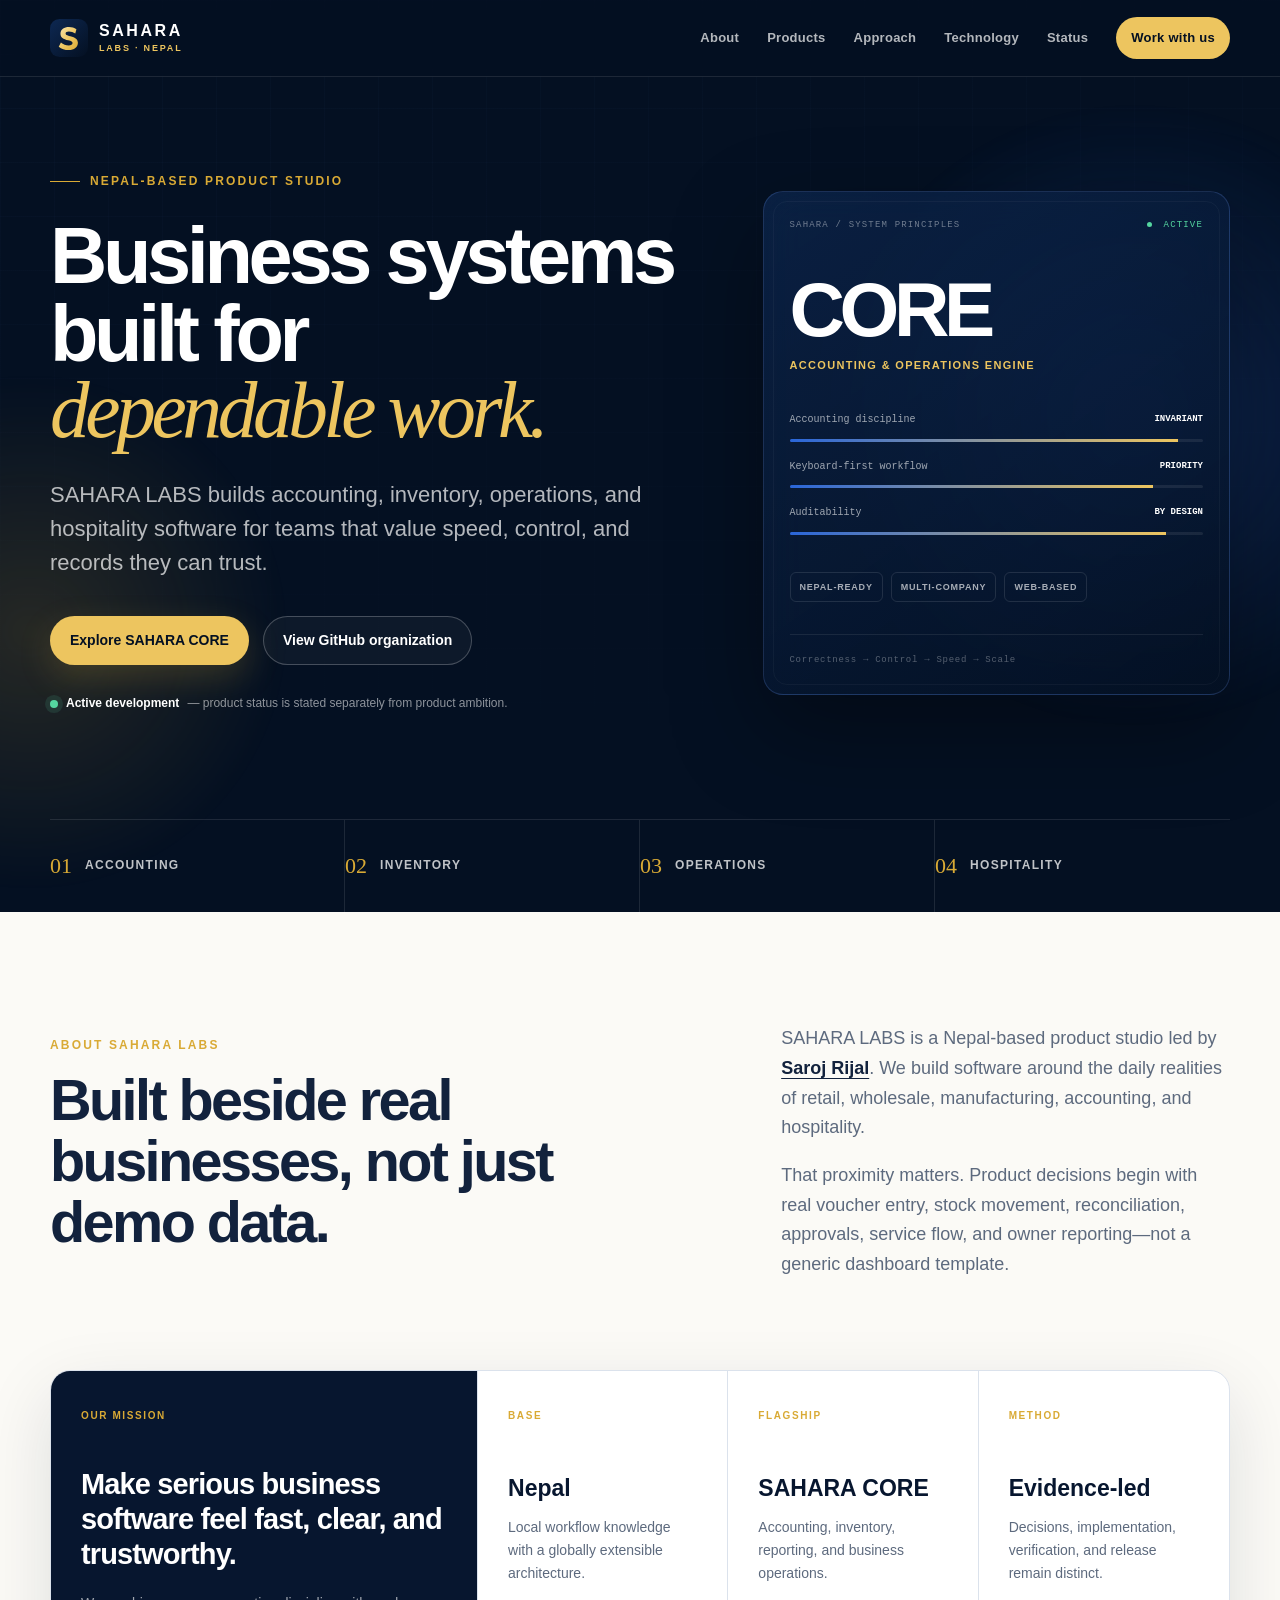
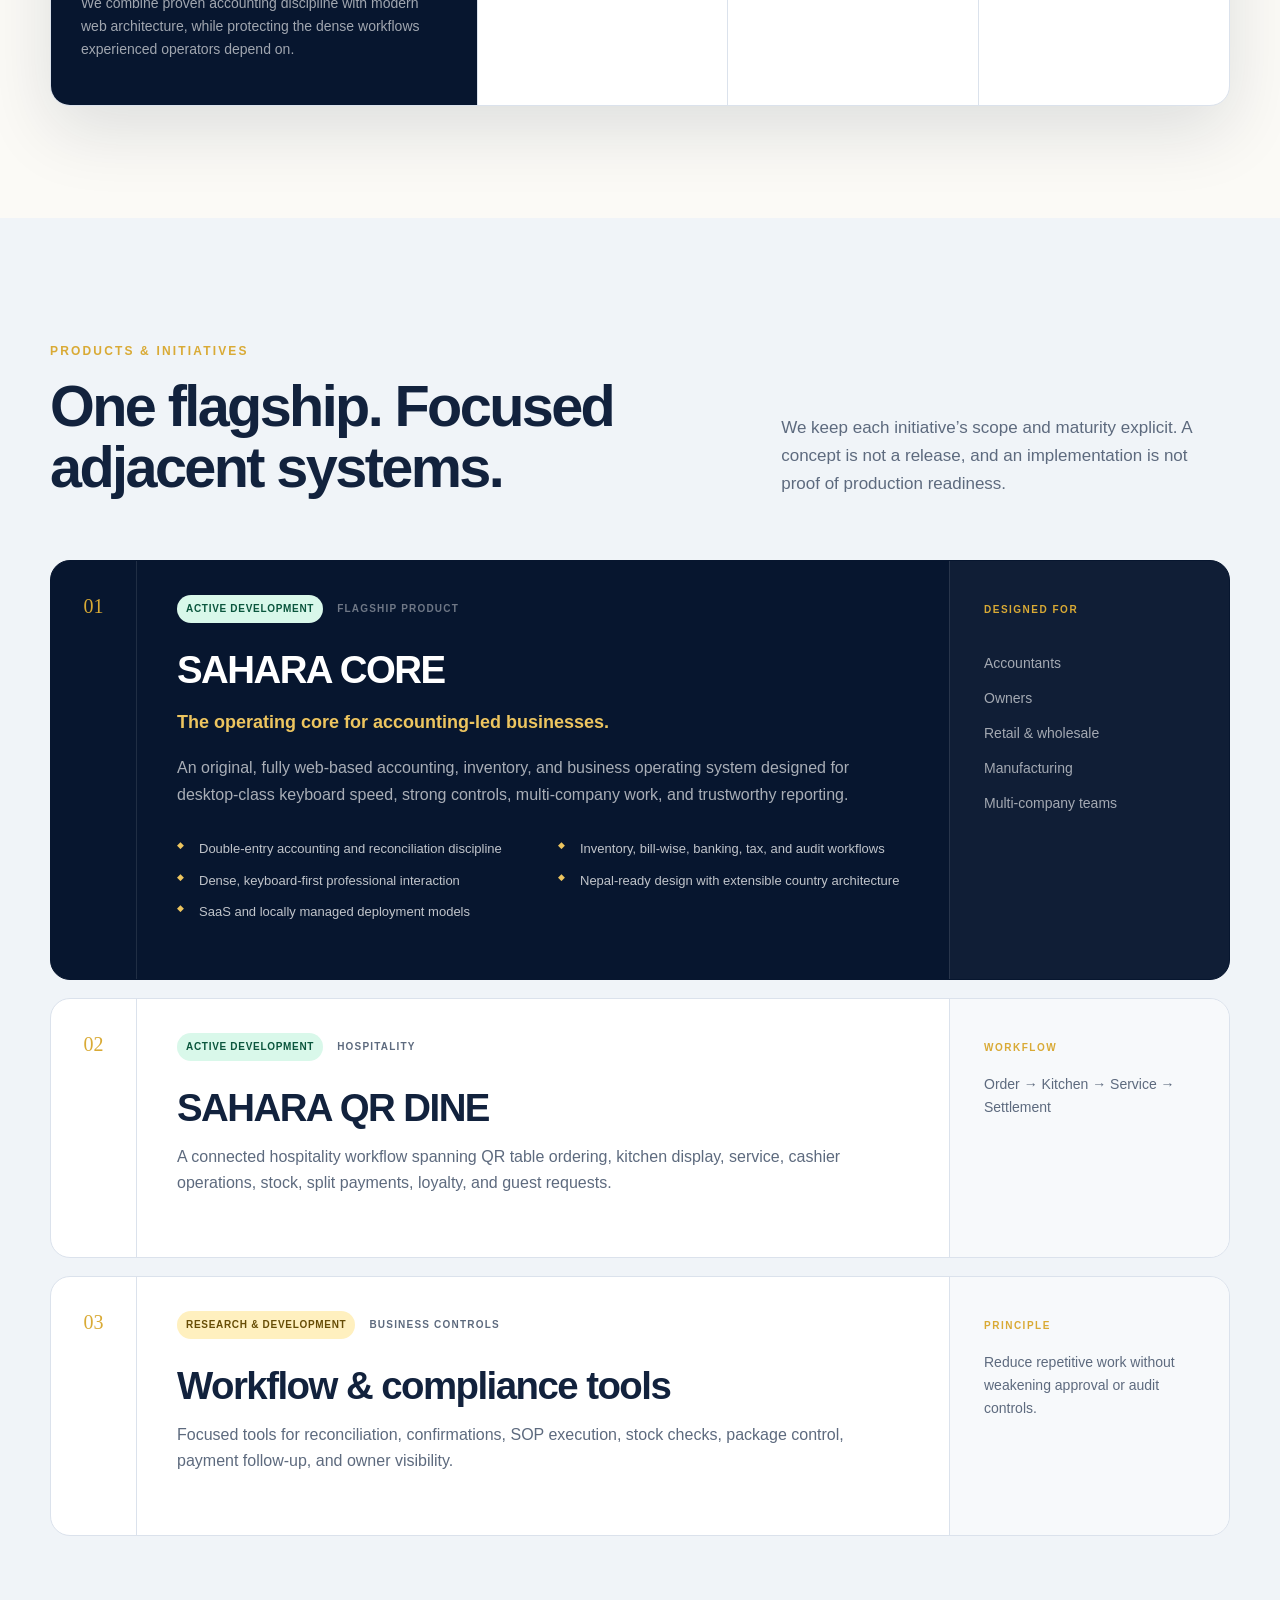
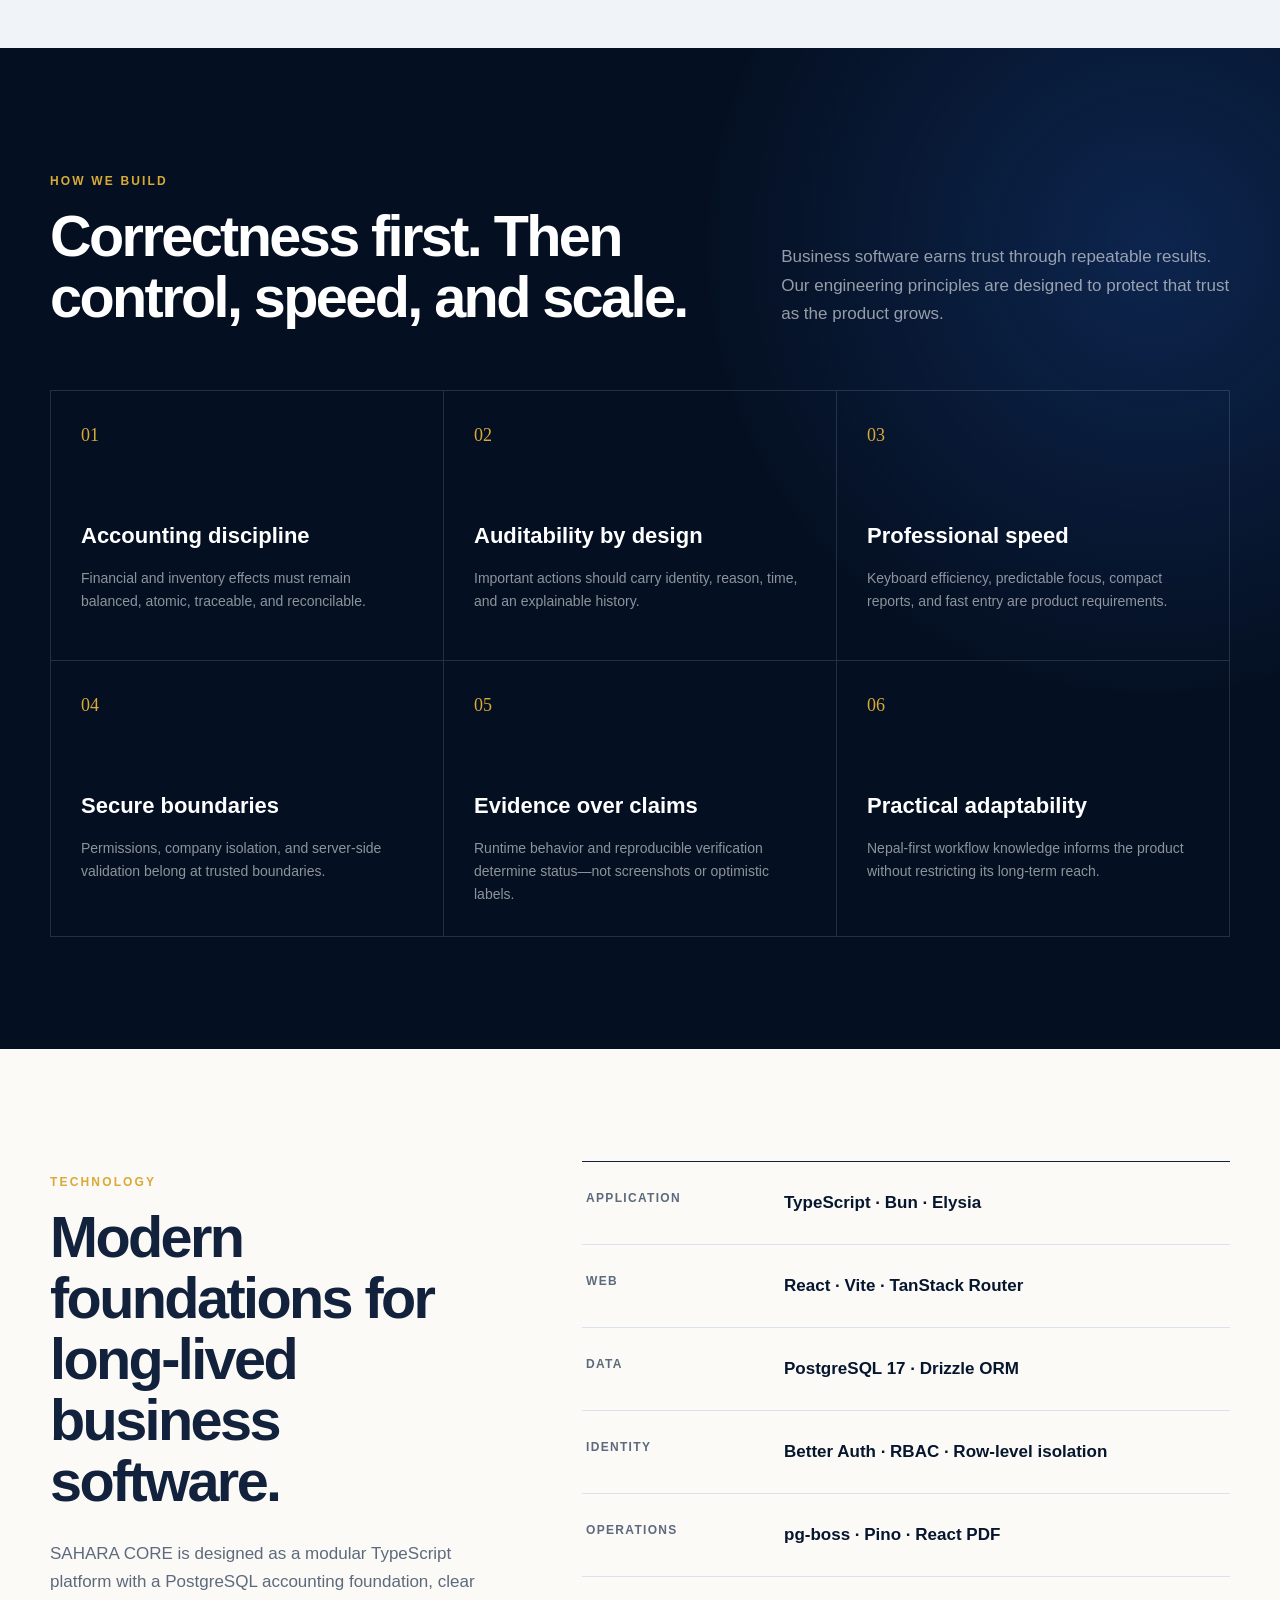
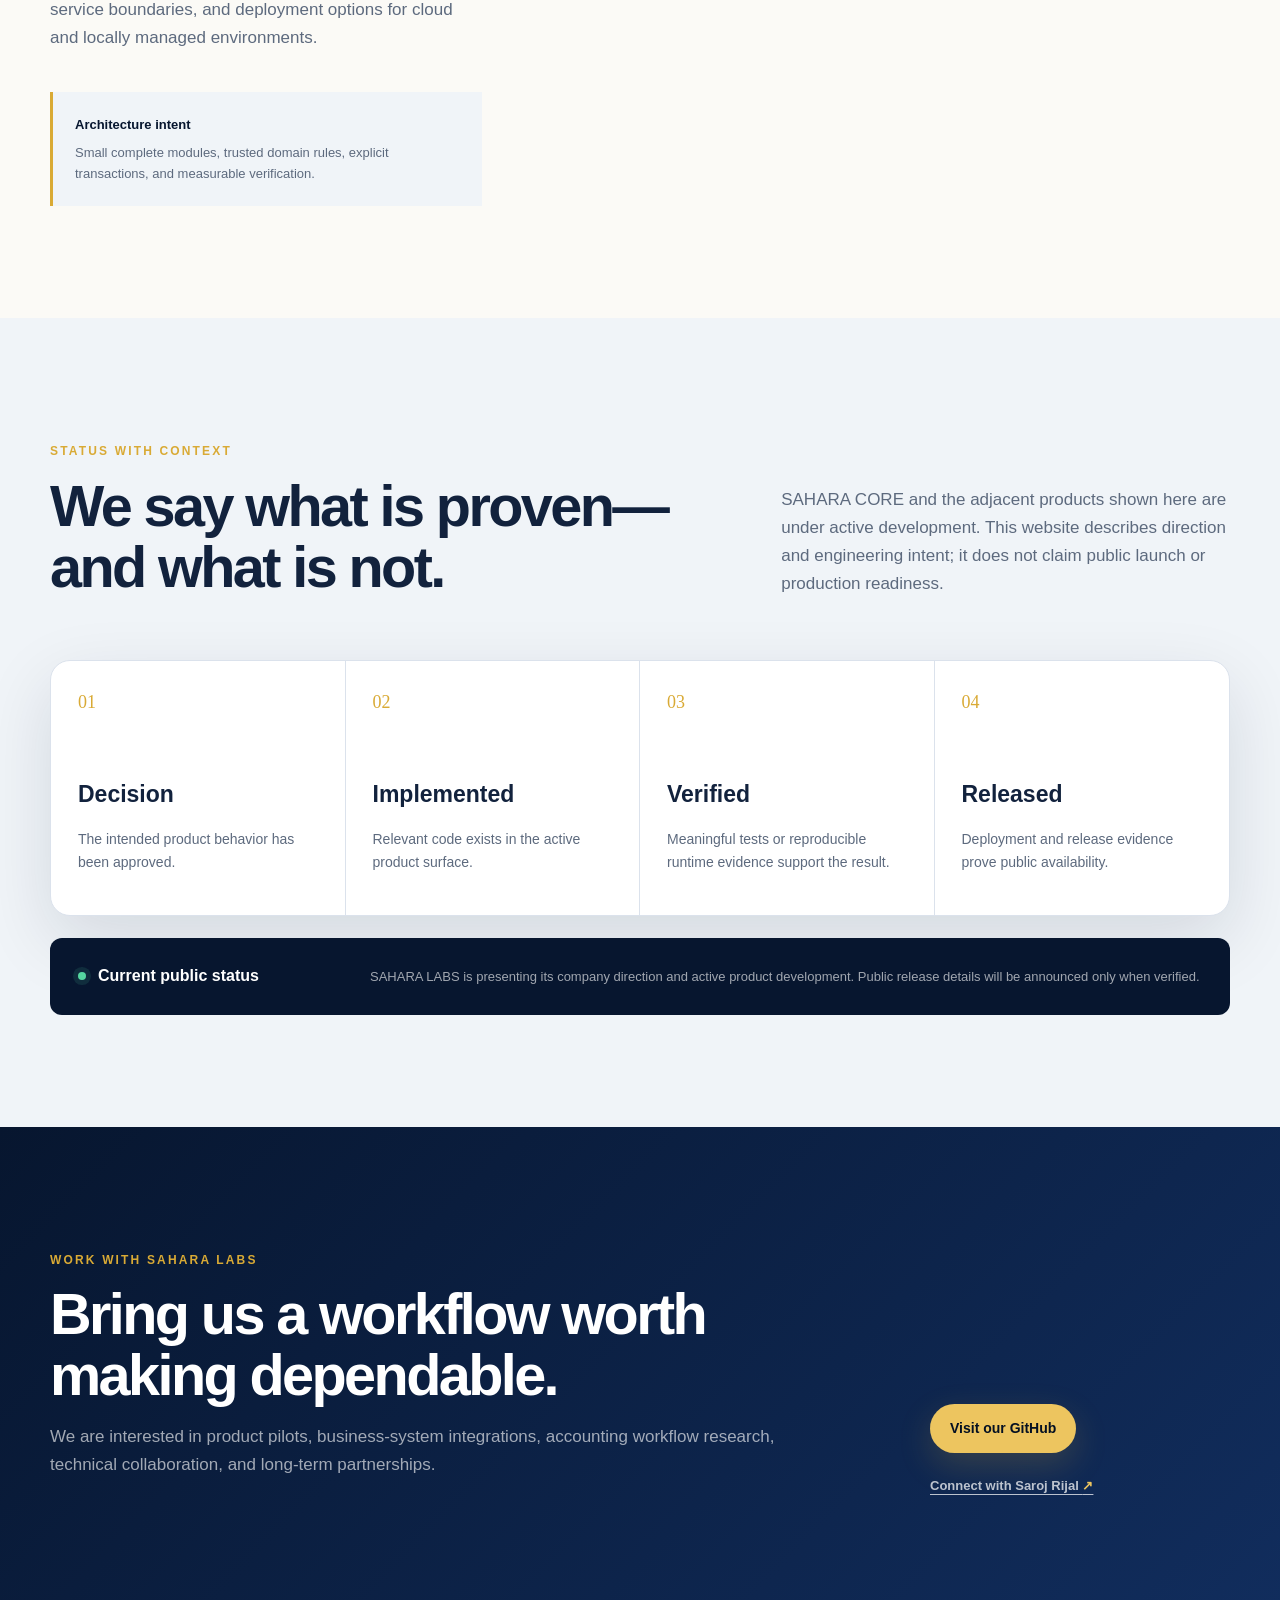
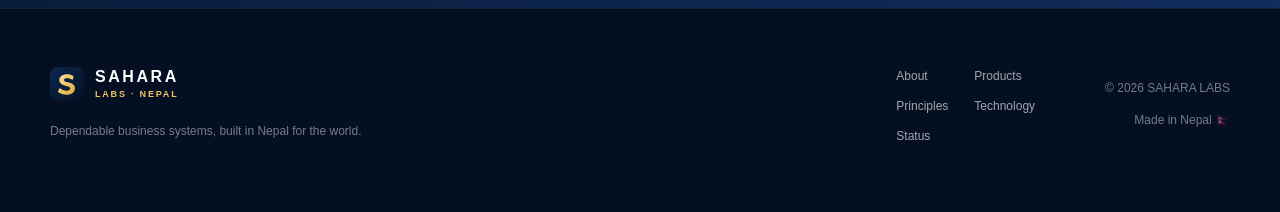
==== index.html @ 10a1f2c9 "feat: launch SAHARA LABS organization website" ====
<!doctype html>
<html lang="en">
  <head>
    <meta charset="utf-8" />
    <meta name="viewport" content="width=device-width, initial-scale=1" />
    <meta name="theme-color" content="#07162f" />
    <meta name="color-scheme" content="dark" />

    <title>SAHARA LABS — Dependable Business Systems Built in Nepal</title>
    <meta
      name="description"
      content="SAHARA LABS is a Nepal-based product studio building SAHARA CORE and focused business systems for accounting, inventory, operations, and hospitality."
    />
    <meta name="author" content="SAHARA LABS" />
    <meta name="robots" content="index, follow, max-image-preview:large" />
    <link rel="canonical" href="https://sahara-labs-nepal.github.io/" />

    <meta property="og:type" content="website" />
    <meta property="og:site_name" content="SAHARA LABS" />
    <meta property="og:title" content="SAHARA LABS — Dependable Business Systems" />
    <meta
      property="og:description"
      content="Accounting, inventory, operations, and hospitality software built in Nepal for dependable work everywhere."
    />
    <meta property="og:url" content="https://sahara-labs-nepal.github.io/" />
    <meta property="og:image" content="https://sahara-labs-nepal.github.io/assets/og-card.svg" />
    <meta property="og:image:width" content="1200" />
    <meta property="og:image:height" content="630" />
    <meta property="og:image:alt" content="SAHARA LABS — Dependable business systems built in Nepal" />

    <meta name="twitter:card" content="summary_large_image" />
    <meta name="twitter:title" content="SAHARA LABS — Dependable Business Systems" />
    <meta
      name="twitter:description"
      content="Accounting, inventory, operations, and hospitality software built in Nepal."
    />
    <meta name="twitter:image" content="https://sahara-labs-nepal.github.io/assets/og-card.svg" />

    <link rel="icon" type="image/svg+xml" href="assets/mark.svg" />
    <link rel="manifest" href="manifest.webmanifest" />
    <link rel="stylesheet" href="styles.css" />

    <script type="application/ld+json">
      {
        "@context": "https://schema.org",
        "@type": "Organization",
        "name": "SAHARA LABS",
        "url": "https://sahara-labs-nepal.github.io/",
        "logo": "https://sahara-labs-nepal.github.io/assets/mark.svg",
        "description": "A Nepal-based product studio building dependable accounting, inventory, operations, and hospitality systems.",
        "founder": {
          "@type": "Person",
          "name": "Saroj Rijal",
          "url": "https://github.com/Forgesaroj"
        },
        "address": {
          "@type": "PostalAddress",
          "addressCountry": "NP"
        },
        "sameAs": ["https://github.com/SAHARA-Labs-Nepal"]
      }
    </script>
  </head>
  <body>
    <a class="skip-link" href="#main">Skip to content</a>

    <header class="site-header" data-header>
      <div class="container header-inner">
        <a class="brand" href="#top" aria-label="SAHARA LABS home">
          <img src="assets/mark.svg" width="38" height="38" alt="" />
          <span class="brand-copy">
            <strong>SAHARA</strong>
            <small>LABS · NEPAL</small>
          </span>
        </a>

        <button class="menu-toggle" type="button" aria-expanded="false" aria-controls="primary-nav">
          <span class="sr-only">Open navigation</span>
          <span></span><span></span><span></span>
        </button>

        <nav id="primary-nav" class="primary-nav" aria-label="Primary navigation">
          <a href="#about">About</a>
          <a href="#products">Products</a>
          <a href="#approach">Approach</a>
          <a href="#technology">Technology</a>
          <a href="#status">Status</a>
          <a class="nav-cta" href="#contact">Work with us</a>
        </nav>
      </div>
    </header>

    <main id="main">
      <section id="top" class="hero section-dark">
        <div class="hero-grid"></div>
        <div class="hero-orb hero-orb-one"></div>
        <div class="hero-orb hero-orb-two"></div>

        <div class="container hero-layout">
          <div class="hero-copy">
            <div class="eyebrow"><span></span> Nepal-based product studio</div>
            <h1>Business systems built for <em>dependable work.</em></h1>
            <p class="hero-lede">
              SAHARA LABS builds accounting, inventory, operations, and hospitality software for teams that value speed, control, and records they can trust.
            </p>
            <div class="hero-actions">
              <a class="button button-primary" href="#core">Explore SAHARA CORE</a>
              <a class="button button-secondary" href="https://github.com/SAHARA-Labs-Nepal">View GitHub organization</a>
            </div>
            <div class="hero-note">
              <span class="status-dot"></span>
              <strong>Active development</strong>
              <span>— product status is stated separately from product ambition.</span>
            </div>
          </div>

          <div class="hero-panel" aria-label="SAHARA engineering principles">
            <div class="panel-topline">
              <span>SAHARA / SYSTEM PRINCIPLES</span>
              <span class="panel-live"><i></i> ACTIVE</span>
            </div>
            <div class="panel-title">
              <span>CORE</span>
              <small>Accounting &amp; operations engine</small>
            </div>
            <div class="signal-list">
              <div class="signal-row">
                <span>Accounting discipline</span>
                <b>INVARIANT</b>
              </div>
              <div class="signal-meter"><i style="--fill: 94%"></i></div>
              <div class="signal-row">
                <span>Keyboard-first workflow</span>
                <b>PRIORITY</b>
              </div>
              <div class="signal-meter"><i style="--fill: 88%"></i></div>
              <div class="signal-row">
                <span>Auditability</span>
                <b>BY DESIGN</b>
              </div>
              <div class="signal-meter"><i style="--fill: 91%"></i></div>
            </div>
            <div class="panel-tags">
              <span>Nepal-ready</span>
              <span>Multi-company</span>
              <span>Web-based</span>
            </div>
            <div class="panel-foot">Correctness → Control → Speed → Scale</div>
          </div>
        </div>

        <div class="container proof-strip" aria-label="SAHARA LABS focus areas">
          <div><strong>01</strong><span>Accounting</span></div>
          <div><strong>02</strong><span>Inventory</span></div>
          <div><strong>03</strong><span>Operations</span></div>
          <div><strong>04</strong><span>Hospitality</span></div>
        </div>
      </section>

      <section id="about" class="section section-light">
        <div class="container split-intro">
          <div>
            <p class="section-kicker">ABOUT SAHARA LABS</p>
            <h2>Built beside real businesses, not just demo data.</h2>
          </div>
          <div class="intro-copy">
            <p>
              SAHARA LABS is a Nepal-based product studio led by <a href="https://github.com/Forgesaroj">Saroj Rijal</a>. We build software around the daily realities of retail, wholesale, manufacturing, accounting, and hospitality.
            </p>
            <p>
              That proximity matters. Product decisions begin with real voucher entry, stock movement, reconciliation, approvals, service flow, and owner reporting—not a generic dashboard template.
            </p>
          </div>
        </div>

        <div class="container company-grid">
          <article class="company-card company-card-featured">
            <span class="card-label">OUR MISSION</span>
            <h3>Make serious business software feel fast, clear, and trustworthy.</h3>
            <p>
              We combine proven accounting discipline with modern web architecture, while protecting the dense workflows experienced operators depend on.
            </p>
          </article>
          <article class="company-card">
            <span class="card-label">BASE</span>
            <strong>Nepal</strong>
            <p>Local workflow knowledge with a globally extensible architecture.</p>
          </article>
          <article class="company-card">
            <span class="card-label">FLAGSHIP</span>
            <strong>SAHARA CORE</strong>
            <p>Accounting, inventory, reporting, and business operations.</p>
          </article>
          <article class="company-card">
            <span class="card-label">METHOD</span>
            <strong>Evidence-led</strong>
            <p>Decisions, implementation, verification, and release remain distinct.</p>
          </article>
        </div>
      </section>

      <section id="products" class="section section-mist">
        <div class="container section-heading">
          <div>
            <p class="section-kicker">PRODUCTS &amp; INITIATIVES</p>
            <h2>One flagship. Focused adjacent systems.</h2>
          </div>
          <p>
            We keep each initiative’s scope and maturity explicit. A concept is not a release, and an implementation is not proof of production readiness.
          </p>
        </div>

        <div class="container product-stack">
          <article id="core" class="product-card product-core">
            <div class="product-index">01</div>
            <div class="product-content">
              <div class="product-meta">
                <span class="status-pill status-active">Active development</span>
                <span>Flagship product</span>
              </div>
              <h3>SAHARA CORE</h3>
              <p class="product-tagline">The operating core for accounting-led businesses.</p>
              <p>
                An original, fully web-based accounting, inventory, and business operating system designed for desktop-class keyboard speed, strong controls, multi-company work, and trustworthy reporting.
              </p>
              <ul class="check-list">
                <li>Double-entry accounting and reconciliation discipline</li>
                <li>Inventory, bill-wise, banking, tax, and audit workflows</li>
                <li>Dense, keyboard-first professional interaction</li>
                <li>Nepal-ready design with extensible country architecture</li>
                <li>SaaS and locally managed deployment models</li>
              </ul>
            </div>
            <div class="product-aside">
              <span>DESIGNED FOR</span>
              <ul>
                <li>Accountants</li>
                <li>Owners</li>
                <li>Retail &amp; wholesale</li>
                <li>Manufacturing</li>
                <li>Multi-company teams</li>
              </ul>
            </div>
          </article>

          <article class="product-card">
            <div class="product-index">02</div>
            <div class="product-content">
              <div class="product-meta">
                <span class="status-pill status-active">Active development</span>
                <span>Hospitality</span>
              </div>
              <h3>SAHARA QR DINE</h3>
              <p>
                A connected hospitality workflow spanning QR table ordering, kitchen display, service, cashier operations, stock, split payments, loyalty, and guest requests.
              </p>
            </div>
            <div class="product-aside">
              <span>WORKFLOW</span>
              <p>Order → Kitchen → Service → Settlement</p>
            </div>
          </article>

          <article class="product-card">
            <div class="product-index">03</div>
            <div class="product-content">
              <div class="product-meta">
                <span class="status-pill status-research">Research &amp; development</span>
                <span>Business controls</span>
              </div>
              <h3>Workflow &amp; compliance tools</h3>
              <p>
                Focused tools for reconciliation, confirmations, SOP execution, stock checks, package control, payment follow-up, and owner visibility.
              </p>
            </div>
            <div class="product-aside">
              <span>PRINCIPLE</span>
              <p>Reduce repetitive work without weakening approval or audit controls.</p>
            </div>
          </article>
        </div>
      </section>

      <section id="approach" class="section section-dark approach-section">
        <div class="container section-heading heading-on-dark">
          <div>
            <p class="section-kicker">HOW WE BUILD</p>
            <h2>Correctness first. Then control, speed, and scale.</h2>
          </div>
          <p>
            Business software earns trust through repeatable results. Our engineering principles are designed to protect that trust as the product grows.
          </p>
        </div>

        <div class="container principle-grid">
          <article>
            <span>01</span>
            <h3>Accounting discipline</h3>
            <p>Financial and inventory effects must remain balanced, atomic, traceable, and reconcilable.</p>
          </article>
          <article>
            <span>02</span>
            <h3>Auditability by design</h3>
            <p>Important actions should carry identity, reason, time, and an explainable history.</p>
          </article>
          <article>
            <span>03</span>
            <h3>Professional speed</h3>
            <p>Keyboard efficiency, predictable focus, compact reports, and fast entry are product requirements.</p>
          </article>
          <article>
            <span>04</span>
            <h3>Secure boundaries</h3>
            <p>Permissions, company isolation, and server-side validation belong at trusted boundaries.</p>
          </article>
          <article>
            <span>05</span>
            <h3>Evidence over claims</h3>
            <p>Runtime behavior and reproducible verification determine status—not screenshots or optimistic labels.</p>
          </article>
          <article>
            <span>06</span>
            <h3>Practical adaptability</h3>
            <p>Nepal-first workflow knowledge informs the product without restricting its long-term reach.</p>
          </article>
        </div>
      </section>

      <section id="technology" class="section section-light">
        <div class="container technology-layout">
          <div class="technology-copy">
            <p class="section-kicker">TECHNOLOGY</p>
            <h2>Modern foundations for long-lived business software.</h2>
            <p>
              SAHARA CORE is designed as a modular TypeScript platform with a PostgreSQL accounting foundation, clear service boundaries, and deployment options for cloud and locally managed environments.
            </p>
            <div class="technology-note">
              <strong>Architecture intent</strong>
              <span>Small complete modules, trusted domain rules, explicit transactions, and measurable verification.</span>
            </div>
          </div>

          <div class="stack-table" role="table" aria-label="Core technology stack">
            <div class="stack-row" role="row">
              <span role="cell">Application</span>
              <strong role="cell">TypeScript · Bun · Elysia</strong>
            </div>
            <div class="stack-row" role="row">
              <span role="cell">Web</span>
              <strong role="cell">React · Vite · TanStack Router</strong>
            </div>
            <div class="stack-row" role="row">
              <span role="cell">Data</span>
              <strong role="cell">PostgreSQL 17 · Drizzle ORM</strong>
            </div>
            <div class="stack-row" role="row">
              <span role="cell">Identity</span>
              <strong role="cell">Better Auth · RBAC · Row-level isolation</strong>
            </div>
            <div class="stack-row" role="row">
              <span role="cell">Operations</span>
              <strong role="cell">pg-boss · Pino · React PDF</strong>
            </div>
          </div>
        </div>
      </section>

      <section id="status" class="section section-mist status-section">
        <div class="container section-heading">
          <div>
            <p class="section-kicker">STATUS WITH CONTEXT</p>
            <h2>We say what is proven—and what is not.</h2>
          </div>
          <p>
            SAHARA CORE and the adjacent products shown here are under active development. This website describes direction and engineering intent; it does not claim public launch or production readiness.
          </p>
        </div>

        <div class="container truth-grid">
          <article>
            <span>01</span>
            <h3>Decision</h3>
            <p>The intended product behavior has been approved.</p>
          </article>
          <article>
            <span>02</span>
            <h3>Implemented</h3>
            <p>Relevant code exists in the active product surface.</p>
          </article>
          <article>
            <span>03</span>
            <h3>Verified</h3>
            <p>Meaningful tests or reproducible runtime evidence support the result.</p>
          </article>
          <article>
            <span>04</span>
            <h3>Released</h3>
            <p>Deployment and release evidence prove public availability.</p>
          </article>
        </div>

        <div class="container status-banner">
          <div>
            <span class="status-dot"></span>
            <strong>Current public status</strong>
          </div>
          <p>SAHARA LABS is presenting its company direction and active product development. Public release details will be announced only when verified.</p>
        </div>
      </section>

      <section id="contact" class="section contact-section">
        <div class="container contact-card">
          <div>
            <p class="section-kicker">WORK WITH SAHARA LABS</p>
            <h2>Bring us a workflow worth making dependable.</h2>
            <p>
              We are interested in product pilots, business-system integrations, accounting workflow research, technical collaboration, and long-term partnerships.
            </p>
          </div>
          <div class="contact-actions">
            <a class="button button-primary" href="https://github.com/SAHARA-Labs-Nepal">Visit our GitHub</a>
            <a class="text-link" href="https://github.com/Forgesaroj">Connect with Saroj Rijal <span>↗</span></a>
          </div>
        </div>
      </section>
    </main>

    <footer class="site-footer">
      <div class="container footer-grid">
        <div>
          <a class="brand footer-brand" href="#top" aria-label="Back to top">
            <img src="assets/mark.svg" width="34" height="34" alt="" />
            <span class="brand-copy"><strong>SAHARA</strong><small>LABS · NEPAL</small></span>
          </a>
          <p>Dependable business systems, built in Nepal for the world.</p>
        </div>
        <div class="footer-links">
          <a href="#about">About</a>
          <a href="#products">Products</a>
          <a href="#approach">Principles</a>
          <a href="#technology">Technology</a>
          <a href="#status">Status</a>
        </div>
        <div class="footer-meta">
          <p>© <span data-year>2026</span> SAHARA LABS</p>
          <p>Made in Nepal 🇳🇵</p>
        </div>
      </div>
    </footer>

    <script src="script.js" defer></script>
  </body>
</html>
---- styles.css ----
:root {
  --navy-950: #041022;
  --navy-900: #07162f;
  --navy-850: #0a1d3c;
  --navy-800: #0d2852;
  --blue-500: #2a66d9;
  --blue-300: #73a2ff;
  --gold-500: #d9aa35;
  --gold-400: #edc55f;
  --gold-200: #f6e2aa;
  --ink: #12223d;
  --muted: #5d6a7e;
  --line: #dbe2ec;
  --paper: #fbfaf6;
  --mist: #f0f4f8;
  --white: #ffffff;
  --success: #55d6a0;
  --radius-sm: 12px;
  --radius-md: 20px;
  --radius-lg: 32px;
  --shadow: 0 24px 70px rgba(7, 22, 47, 0.12);
  --container: 1180px;
}

* {
  box-sizing: border-box;
}

html {
  scroll-behavior: smooth;
  scroll-padding-top: 92px;
}

body {
  margin: 0;
  color: var(--ink);
  background: var(--paper);
  font-family: Inter, ui-sans-serif, -apple-system, BlinkMacSystemFont, "Segoe UI", sans-serif;
  font-size: 16px;
  line-height: 1.65;
  text-rendering: optimizeLegibility;
}

body.menu-open {
  overflow: hidden;
}

a {
  color: inherit;
  text-decoration-thickness: 1px;
  text-underline-offset: 4px;
}

img {
  display: block;
  max-width: 100%;
}

button,
a {
  -webkit-tap-highlight-color: transparent;
}

:focus-visible {
  outline: 3px solid var(--gold-400);
  outline-offset: 4px;
}

.sr-only {
  position: absolute;
  width: 1px;
  height: 1px;
  padding: 0;
  margin: -1px;
  overflow: hidden;
  clip: rect(0, 0, 0, 0);
  white-space: nowrap;
  border: 0;
}

.skip-link {
  position: fixed;
  z-index: 1000;
  top: 12px;
  left: 12px;
  padding: 10px 14px;
  color: var(--navy-950);
  background: var(--gold-400);
  border-radius: 8px;
  transform: translateY(-160%);
  transition: transform 160ms ease;
}

.skip-link:focus {
  transform: translateY(0);
}

.container {
  width: min(calc(100% - 40px), var(--container));
  margin-inline: auto;
}

.section {
  padding: 112px 0;
}

.section-light {
  background: var(--paper);
}

.section-mist {
  background: var(--mist);
}

.section-dark {
  color: var(--white);
  background: var(--navy-950);
}

.site-header {
  position: fixed;
  z-index: 100;
  top: 0;
  left: 0;
  width: 100%;
  color: var(--white);
  border-bottom: 1px solid rgba(255, 255, 255, 0.1);
  background: rgba(4, 16, 34, 0.78);
  backdrop-filter: blur(18px);
  transition: box-shadow 180ms ease, background 180ms ease;
}

.site-header.is-scrolled {
  background: rgba(4, 16, 34, 0.94);
  box-shadow: 0 8px 30px rgba(0, 0, 0, 0.18);
}

.header-inner {
  display: flex;
  min-height: 76px;
  align-items: center;
  justify-content: space-between;
  gap: 28px;
}

.brand {
  display: inline-flex;
  align-items: center;
  gap: 11px;
  text-decoration: none;
}

.brand-copy {
  display: grid;
  line-height: 1;
}

.brand-copy strong {
  font-size: 16px;
  letter-spacing: 0.16em;
}

.brand-copy small {
  margin-top: 5px;
  color: var(--gold-400);
  font-size: 9px;
  font-weight: 800;
  letter-spacing: 0.2em;
}

.primary-nav {
  display: flex;
  align-items: center;
  gap: 28px;
}

.primary-nav a {
  position: relative;
  color: rgba(255, 255, 255, 0.7);
  font-size: 13px;
  font-weight: 700;
  letter-spacing: 0.02em;
  text-decoration: none;
  transition: color 160ms ease;
}

.primary-nav a:hover,
.primary-nav a[aria-current="true"] {
  color: var(--white);
}

.primary-nav a:not(.nav-cta)::after {
  position: absolute;
  right: 0;
  bottom: -9px;
  left: 0;
  height: 2px;
  background: var(--gold-400);
  content: "";
  transform: scaleX(0);
  transform-origin: center;
  transition: transform 160ms ease;
}

.primary-nav a:hover::after,
.primary-nav a[aria-current="true"]::after {
  transform: scaleX(1);
}

.primary-nav .nav-cta {
  padding: 10px 15px;
  color: var(--navy-950);
  background: var(--gold-400);
  border-radius: 999px;
}

.menu-toggle {
  display: none;
  width: 44px;
  height: 44px;
  padding: 10px;
  border: 1px solid rgba(255, 255, 255, 0.16);
  color: var(--white);
  background: transparent;
  border-radius: 10px;
  cursor: pointer;
}

.menu-toggle span:not(.sr-only) {
  display: block;
  height: 2px;
  margin: 5px 0;
  background: currentColor;
  transition: transform 160ms ease, opacity 160ms ease;
}

.hero {
  position: relative;
  min-height: 860px;
  padding: 172px 0 0;
  overflow: hidden;
  isolation: isolate;
}

.hero-grid {
  position: absolute;
  z-index: -3;
  inset: 0;
  opacity: 0.55;
  background-image:
    linear-gradient(rgba(115, 162, 255, 0.07) 1px, transparent 1px),
    linear-gradient(90deg, rgba(115, 162, 255, 0.07) 1px, transparent 1px);
  background-size: 54px 54px;
  mask-image: linear-gradient(to bottom, black 0%, transparent 90%);
}

.hero::after {
  position: absolute;
  z-index: -2;
  inset: 0;
  background: linear-gradient(120deg, rgba(4, 16, 34, 0.24), rgba(4, 16, 34, 0.72));
  content: "";
}

.hero-orb {
  position: absolute;
  z-index: -1;
  border-radius: 50%;
  filter: blur(2px);
  pointer-events: none;
}

.hero-orb-one {
  top: 90px;
  right: -180px;
  width: 650px;
  height: 650px;
  background: radial-gradient(circle, rgba(42, 102, 217, 0.26), transparent 68%);
}

.hero-orb-two {
  bottom: 10px;
  left: -240px;
  width: 540px;
  height: 540px;
  background: radial-gradient(circle, rgba(217, 170, 53, 0.16), transparent 68%);
}

.hero-layout {
  display: grid;
  grid-template-columns: minmax(0, 1.15fr) minmax(360px, 0.85fr);
  align-items: center;
  gap: 80px;
}

.eyebrow,
.section-kicker {
  color: var(--gold-500);
  font-size: 12px;
  font-weight: 850;
  letter-spacing: 0.18em;
  text-transform: uppercase;
}

.eyebrow {
  display: flex;
  align-items: center;
  gap: 10px;
}

.eyebrow span {
  width: 30px;
  height: 1px;
  background: var(--gold-500);
}

.hero h1 {
  max-width: 770px;
  margin: 25px 0 28px;
  font-size: clamp(52px, 6.2vw, 86px);
  line-height: 0.98;
  letter-spacing: -0.055em;
}

.hero h1 em {
  display: block;
  color: var(--gold-400);
  font-family: Georgia, "Times New Roman", serif;
  font-weight: 400;
}

.hero-lede {
  max-width: 690px;
  margin: 0;
  color: rgba(255, 255, 255, 0.7);
  font-size: clamp(18px, 2vw, 22px);
  line-height: 1.55;
}

.hero-actions {
  display: flex;
  flex-wrap: wrap;
  gap: 14px;
  margin-top: 36px;
}

.button {
  display: inline-flex;
  min-height: 48px;
  align-items: center;
  justify-content: center;
  padding: 12px 19px;
  border: 1px solid transparent;
  border-radius: 999px;
  font-size: 14px;
  font-weight: 800;
  text-decoration: none;
  transition: transform 160ms ease, box-shadow 160ms ease, background 160ms ease;
}

.button:hover {
  transform: translateY(-2px);
}

.button-primary {
  color: var(--navy-950);
  background: var(--gold-400);
  box-shadow: 0 12px 34px rgba(217, 170, 53, 0.2);
}

.button-primary:hover {
  background: var(--gold-200);
  box-shadow: 0 16px 40px rgba(217, 170, 53, 0.3);
}

.button-secondary {
  color: var(--white);
  border-color: rgba(255, 255, 255, 0.23);
  background: rgba(255, 255, 255, 0.04);
}

.button-secondary:hover {
  background: rgba(255, 255, 255, 0.09);
}

.hero-note {
  display: flex;
  flex-wrap: wrap;
  align-items: center;
  gap: 8px;
  margin-top: 29px;
  color: rgba(255, 255, 255, 0.55);
  font-size: 12px;
}

.hero-note strong {
  color: var(--white);
}

.status-dot {
  display: inline-block;
  width: 8px;
  height: 8px;
  background: var(--success);
  border-radius: 50%;
  box-shadow: 0 0 0 5px rgba(85, 214, 160, 0.12);
}

.hero-panel {
  position: relative;
  padding: 26px;
  border: 1px solid rgba(115, 162, 255, 0.2);
  background: linear-gradient(145deg, rgba(13, 40, 82, 0.68), rgba(4, 16, 34, 0.82));
  border-radius: var(--radius-md);
  box-shadow: 0 35px 90px rgba(0, 0, 0, 0.34);
  backdrop-filter: blur(20px);
}

.hero-panel::before {
  position: absolute;
  inset: 9px;
  border: 1px solid rgba(255, 255, 255, 0.04);
  border-radius: 14px;
  content: "";
  pointer-events: none;
}

.panel-topline,
.signal-row,
.panel-foot {
  font-family: "SFMono-Regular", Consolas, "Liberation Mono", monospace;
}

.panel-topline {
  display: flex;
  justify-content: space-between;
  color: rgba(255, 255, 255, 0.42);
  font-size: 9px;
  letter-spacing: 0.13em;
}

.panel-live {
  color: var(--success);
}

.panel-live i {
  display: inline-block;
  width: 5px;
  height: 5px;
  margin-right: 5px;
  background: currentColor;
  border-radius: 50%;
}

.panel-title {
  display: grid;
  margin: 42px 0 38px;
}

.panel-title span {
  color: var(--white);
  font-size: clamp(58px, 6vw, 86px);
  font-weight: 900;
  line-height: 0.9;
  letter-spacing: -0.07em;
}

.panel-title small {
  margin-top: 12px;
  color: var(--gold-400);
  font-size: 11px;
  font-weight: 800;
  letter-spacing: 0.12em;
  text-transform: uppercase;
}

.signal-list {
  display: grid;
  gap: 10px;
}

.signal-row {
  display: flex;
  justify-content: space-between;
  color: rgba(255, 255, 255, 0.62);
  font-size: 10px;
}

.signal-row b {
  color: var(--white);
  font-size: 9px;
}

.signal-meter {
  height: 3px;
  margin-bottom: 7px;
  overflow: hidden;
  background: rgba(255, 255, 255, 0.08);
  border-radius: 999px;
}

.signal-meter i {
  display: block;
  width: var(--fill);
  height: 100%;
  background: linear-gradient(90deg, var(--blue-500), var(--gold-400));
}

.panel-tags {
  display: flex;
  flex-wrap: wrap;
  gap: 8px;
  margin-top: 30px;
}

.panel-tags span {
  padding: 7px 9px;
  color: rgba(255, 255, 255, 0.65);
  border: 1px solid rgba(255, 255, 255, 0.11);
  border-radius: 6px;
  font-size: 9px;
  font-weight: 800;
  letter-spacing: 0.09em;
  text-transform: uppercase;
}

.panel-foot {
  margin-top: 32px;
  padding-top: 18px;
  color: rgba(255, 255, 255, 0.32);
  border-top: 1px solid rgba(255, 255, 255, 0.08);
  font-size: 9px;
  letter-spacing: 0.08em;
}

.proof-strip {
  display: grid;
  grid-template-columns: repeat(4, 1fr);
  margin-top: 105px;
  border-top: 1px solid rgba(255, 255, 255, 0.1);
}

.proof-strip div {
  display: flex;
  min-height: 92px;
  align-items: center;
  gap: 13px;
  border-right: 1px solid rgba(255, 255, 255, 0.1);
}

.proof-strip div:last-child {
  border-right: 0;
}

.proof-strip strong {
  color: var(--gold-500);
  font-family: Georgia, serif;
  font-size: 22px;
  font-weight: 400;
}

.proof-strip span {
  color: rgba(255, 255, 255, 0.75);
  font-size: 12px;
  font-weight: 800;
  letter-spacing: 0.11em;
  text-transform: uppercase;
}

.split-intro,
.section-heading {
  display: grid;
  grid-template-columns: minmax(0, 1fr) minmax(360px, 0.7fr);
  gap: 90px;
}

.split-intro h2,
.section-heading h2,
.technology-copy h2,
.contact-card h2 {
  max-width: 760px;
  margin: 14px 0 0;
  font-size: clamp(38px, 4.5vw, 64px);
  line-height: 1.06;
  letter-spacing: -0.045em;
}

.intro-copy {
  color: var(--muted);
  font-size: 18px;
}

.intro-copy p:first-child {
  margin-top: 0;
}

.intro-copy a {
  color: var(--ink);
  font-weight: 750;
}

.company-grid {
  display: grid;
  grid-template-columns: 1.45fr repeat(3, 0.85fr);
  margin-top: 72px;
  border: 1px solid var(--line);
  background: var(--white);
  border-radius: var(--radius-md);
  box-shadow: var(--shadow);
  overflow: hidden;
}

.company-card {
  min-height: 290px;
  padding: 30px;
  border-right: 1px solid var(--line);
}

.company-card:last-child {
  border-right: 0;
}

.company-card-featured {
  color: var(--white);
  background: var(--navy-900);
}

.card-label {
  color: var(--gold-500);
  font-size: 10px;
  font-weight: 850;
  letter-spacing: 0.16em;
}

.company-card strong {
  display: block;
  margin-top: 48px;
  color: var(--navy-900);
  font-size: 23px;
  line-height: 1.15;
}

.company-card h3 {
  margin: 40px 0 20px;
  font-size: 29px;
  line-height: 1.2;
  letter-spacing: -0.03em;
}

.company-card p {
  color: var(--muted);
  font-size: 14px;
}

.company-card-featured p {
  color: rgba(255, 255, 255, 0.62);
}

.section-heading {
  align-items: end;
  margin-bottom: 62px;
}

.section-heading > p {
  margin: 0;
  color: var(--muted);
  font-size: 17px;
}

.product-stack {
  display: grid;
  gap: 18px;
}

.product-card {
  display: grid;
  grid-template-columns: 86px minmax(0, 1fr) 280px;
  min-height: 260px;
  border: 1px solid var(--line);
  background: var(--white);
  border-radius: var(--radius-md);
  overflow: hidden;
  transition: transform 180ms ease, box-shadow 180ms ease;
}

.product-card:hover {
  transform: translateY(-3px);
  box-shadow: var(--shadow);
}

.product-core {
  min-height: 420px;
  color: var(--white);
  border-color: var(--navy-900);
  background: var(--navy-900);
}

.product-index {
  padding: 29px 0;
  color: var(--gold-500);
  border-right: 1px solid var(--line);
  font-family: Georgia, serif;
  font-size: 20px;
  text-align: center;
}

.product-core .product-index {
  border-color: rgba(255, 255, 255, 0.1);
}

.product-content {
  padding: 34px 40px;
}

.product-meta {
  display: flex;
  flex-wrap: wrap;
  align-items: center;
  gap: 14px;
  color: var(--muted);
  font-size: 10px;
  font-weight: 800;
  letter-spacing: 0.12em;
  text-transform: uppercase;
}

.product-core .product-meta {
  color: rgba(255, 255, 255, 0.42);
}

.status-pill {
  padding: 6px 9px;
  border-radius: 999px;
  letter-spacing: 0.07em;
}

.status-active {
  color: #0b563d;
  background: #d9f8ea;
}

.status-research {
  color: #674d06;
  background: #fff0bf;
}

.product-content h3 {
  margin: 28px 0 11px;
  font-size: clamp(28px, 3vw, 46px);
  line-height: 1;
  letter-spacing: -0.04em;
}

.product-tagline {
  color: var(--gold-400) !important;
  font-size: 18px !important;
  font-weight: 700;
}

.product-content > p {
  max-width: 720px;
  color: var(--muted);
}

.product-core .product-content > p {
  color: rgba(255, 255, 255, 0.65);
}

.check-list {
  display: grid;
  grid-template-columns: repeat(2, minmax(0, 1fr));
  gap: 10px 30px;
  padding: 0;
  margin: 30px 0 0;
  list-style: none;
}

.check-list li {
  position: relative;
  padding-left: 22px;
  color: rgba(255, 255, 255, 0.75);
  font-size: 13px;
}

.check-list li::before {
  position: absolute;
  top: 0;
  left: 0;
  color: var(--gold-400);
  content: "◆";
  font-size: 9px;
}

.product-aside {
  padding: 34px;
  border-left: 1px solid var(--line);
  background: rgba(240, 244, 248, 0.55);
}

.product-core .product-aside {
  border-color: rgba(255, 255, 255, 0.1);
  background: rgba(255, 255, 255, 0.035);
}

.product-aside > span {
  color: var(--gold-500);
  font-size: 10px;
  font-weight: 850;
  letter-spacing: 0.15em;
}

.product-aside ul {
  display: grid;
  gap: 12px;
  padding: 0;
  margin: 31px 0 0;
  list-style: none;
}

.product-aside li,
.product-aside p {
  color: var(--muted);
  font-size: 14px;
}

.product-core .product-aside li,
.product-core .product-aside p {
  color: rgba(255, 255, 255, 0.62);
}

.approach-section {
  background:
    radial-gradient(circle at 90% 20%, rgba(42, 102, 217, 0.24), transparent 32%),
    var(--navy-950);
}

.heading-on-dark h2 {
  color: var(--white);
}

.heading-on-dark > p {
  color: rgba(255, 255, 255, 0.58);
}

.principle-grid {
  display: grid;
  grid-template-columns: repeat(3, 1fr);
  border-top: 1px solid rgba(255, 255, 255, 0.13);
  border-left: 1px solid rgba(255, 255, 255, 0.13);
}

.principle-grid article {
  min-height: 270px;
  padding: 30px;
  border-right: 1px solid rgba(255, 255, 255, 0.13);
  border-bottom: 1px solid rgba(255, 255, 255, 0.13);
}

.principle-grid span {
  color: var(--gold-500);
  font-family: Georgia, serif;
  font-size: 18px;
}

.principle-grid h3 {
  margin: 68px 0 12px;
  font-size: 22px;
}

.principle-grid p {
  margin: 0;
  color: rgba(255, 255, 255, 0.55);
  font-size: 14px;
}

.technology-layout {
  display: grid;
  grid-template-columns: minmax(0, 0.8fr) minmax(500px, 1.2fr);
  gap: 100px;
  align-items: start;
}

.technology-copy > p:not(.section-kicker) {
  margin-top: 28px;
  color: var(--muted);
  font-size: 17px;
}

.technology-note {
  display: grid;
  gap: 6px;
  margin-top: 40px;
  padding: 22px;
  border-left: 3px solid var(--gold-500);
  background: var(--mist);
}

.technology-note strong {
  color: var(--navy-900);
  font-size: 13px;
}

.technology-note span {
  color: var(--muted);
  font-size: 13px;
}

.stack-table {
  border-top: 1px solid var(--ink);
}

.stack-row {
  display: grid;
  grid-template-columns: 170px 1fr;
  gap: 28px;
  padding: 27px 4px;
  border-bottom: 1px solid var(--line);
}

.stack-row span {
  color: var(--muted);
  font-size: 12px;
  font-weight: 800;
  letter-spacing: 0.11em;
  text-transform: uppercase;
}

.stack-row strong {
  color: var(--navy-900);
  font-size: 17px;
}

.truth-grid {
  display: grid;
  grid-template-columns: repeat(4, 1fr);
  border: 1px solid var(--line);
  background: var(--white);
  border-radius: var(--radius-md);
  box-shadow: var(--shadow);
  overflow: hidden;
}

.truth-grid article {
  min-height: 245px;
  padding: 27px;
  border-right: 1px solid var(--line);
}

.truth-grid article:last-child {
  border-right: 0;
}

.truth-grid span {
  color: var(--gold-500);
  font-family: Georgia, serif;
  font-size: 18px;
}

.truth-grid h3 {
  margin: 58px 0 8px;
  font-size: 23px;
}

.truth-grid p {
  color: var(--muted);
  font-size: 14px;
}

.status-banner {
  display: grid;
  grid-template-columns: 260px 1fr;
  gap: 32px;
  align-items: center;
  margin-top: 22px;
  padding: 25px 28px;
  color: var(--white);
  background: var(--navy-900);
  border-radius: var(--radius-sm);
}

.status-banner > div {
  display: flex;
  align-items: center;
  gap: 12px;
}

.status-banner p {
  margin: 0;
  color: rgba(255, 255, 255, 0.62);
  font-size: 13px;
}

.contact-section {
  color: var(--white);
  background: linear-gradient(135deg, var(--navy-900), #112d5d);
}

.contact-card {
  display: grid;
  grid-template-columns: minmax(0, 1fr) 300px;
  gap: 70px;
  align-items: end;
}

.contact-card h2 {
  max-width: 780px;
}

.contact-card > div > p:not(.section-kicker) {
  max-width: 760px;
  color: rgba(255, 255, 255, 0.62);
  font-size: 17px;
}

.contact-actions {
  display: grid;
  justify-items: start;
  gap: 22px;
}

.text-link {
  color: rgba(255, 255, 255, 0.72);
  font-size: 13px;
  font-weight: 750;
}

.text-link span {
  color: var(--gold-400);
}

.site-footer {
  padding: 58px 0;
  color: var(--white);
  border-top: 1px solid rgba(255, 255, 255, 0.08);
  background: var(--navy-950);
}

.footer-grid {
  display: grid;
  grid-template-columns: 1fr auto auto;
  gap: 70px;
  align-items: start;
}

.footer-brand {
  color: var(--white);
}

.footer-grid > div:first-child > p,
.footer-meta p {
  color: rgba(255, 255, 255, 0.45);
  font-size: 12px;
}

.footer-links {
  display: grid;
  grid-template-columns: repeat(2, auto);
  gap: 10px 26px;
}

.footer-links a {
  color: rgba(255, 255, 255, 0.63);
  font-size: 12px;
  text-decoration: none;
}

.footer-links a:hover {
  color: var(--white);
}

.footer-meta {
  text-align: right;
}

@media (max-width: 1020px) {
  .primary-nav {
    position: fixed;
    top: 76px;
    right: 0;
    left: 0;
    display: grid;
    gap: 0;
    padding: 16px 20px 26px;
    border-bottom: 1px solid rgba(255, 255, 255, 0.1);
    background: rgba(4, 16, 34, 0.98);
    transform: translateY(-130%);
    transition: transform 200ms ease;
  }

  .primary-nav.is-open {
    transform: translateY(0);
  }

  .primary-nav a {
    padding: 15px 5px;
    border-bottom: 1px solid rgba(255, 255, 255, 0.08);
  }

  .primary-nav .nav-cta {
    justify-self: start;
    margin-top: 14px;
    padding: 11px 16px;
    border-bottom: 0;
  }

  .menu-toggle {
    display: block;
  }

  .menu-toggle[aria-expanded="true"] span:nth-child(2) {
    transform: translateY(7px) rotate(45deg);
  }

  .menu-toggle[aria-expanded="true"] span:nth-child(3) {
    opacity: 0;
  }

  .menu-toggle[aria-expanded="true"] span:nth-child(4) {
    transform: translateY(-7px) rotate(-45deg);
  }

  .hero-layout,
  .technology-layout {
    grid-template-columns: 1fr;
  }

  .hero-panel {
    max-width: 650px;
  }

  .hero {
    padding-top: 150px;
  }

  .company-grid {
    grid-template-columns: repeat(2, 1fr);
  }

  .company-card {
    border-bottom: 1px solid var(--line);
  }

  .product-card {
    grid-template-columns: 70px minmax(0, 1fr);
  }

  .product-aside {
    grid-column: 2;
    border-top: 1px solid var(--line);
    border-left: 0;
  }

  .product-core .product-aside {
    border-color: rgba(255, 255, 255, 0.1);
  }

  .principle-grid {
    grid-template-columns: repeat(2, 1fr);
  }

  .technology-layout {
    gap: 60px;
  }

  .truth-grid {
    grid-template-columns: repeat(2, 1fr);
  }

  .truth-grid article:nth-child(2) {
    border-right: 0;
  }

  .truth-grid article:nth-child(-n + 2) {
    border-bottom: 1px solid var(--line);
  }
}

@media (max-width: 760px) {
  .container {
    width: min(calc(100% - 28px), var(--container));
  }

  .section {
    padding: 82px 0;
  }

  .hero {
    min-height: auto;
    padding-top: 130px;
  }

  .hero-layout {
    gap: 54px;
  }

  .hero h1 {
    font-size: clamp(47px, 13vw, 67px);
  }

  .hero-lede {
    font-size: 17px;
  }

  .hero-actions {
    display: grid;
  }

  .button {
    width: 100%;
  }

  .proof-strip {
    grid-template-columns: repeat(2, 1fr);
    margin-top: 74px;
  }

  .proof-strip div {
    min-height: 72px;
    border-bottom: 1px solid rgba(255, 255, 255, 0.1);
  }

  .split-intro,
  .section-heading,
  .contact-card {
    grid-template-columns: 1fr;
    gap: 34px;
  }

  .split-intro h2,
  .section-heading h2,
  .technology-copy h2,
  .contact-card h2 {
    font-size: clamp(36px, 10vw, 48px);
  }

  .company-grid {
    grid-template-columns: 1fr;
  }

  .company-card {
    min-height: auto;
    border-right: 0;
  }

  .company-card strong,
  .company-card h3 {
    margin-top: 28px;
  }

  .product-card {
    grid-template-columns: 1fr;
  }

  .product-index {
    padding: 18px 25px;
    border-right: 0;
    border-bottom: 1px solid var(--line);
    text-align: left;
  }

  .product-core .product-index {
    border-color: rgba(255, 255, 255, 0.1);
  }

  .product-content {
    padding: 28px 24px;
  }

  .product-aside {
    grid-column: auto;
    padding: 25px;
  }

  .check-list {
    grid-template-columns: 1fr;
  }

  .principle-grid,
  .truth-grid {
    grid-template-columns: 1fr;
  }

  .principle-grid article,
  .truth-grid article {
    min-height: auto;
    border-right: 1px solid rgba(255, 255, 255, 0.13);
  }

  .principle-grid h3,
  .truth-grid h3 {
    margin-top: 35px;
  }

  .truth-grid article,
  .truth-grid article:nth-child(2) {
    border-right: 0;
    border-bottom: 1px solid var(--line);
  }

  .technology-layout {
    grid-template-columns: 1fr;
  }

  .stack-row {
    grid-template-columns: 1fr;
    gap: 8px;
  }

  .status-banner {
    grid-template-columns: 1fr;
  }

  .footer-grid {
    grid-template-columns: 1fr;
    gap: 32px;
  }

  .footer-meta {
    text-align: left;
  }
}

@media (prefers-reduced-motion: reduce) {
  *,
  *::before,
  *::after {
    scroll-behavior: auto !important;
    transition-duration: 0.01ms !important;
    animation-duration: 0.01ms !important;
    animation-iteration-count: 1 !important;
  }
}
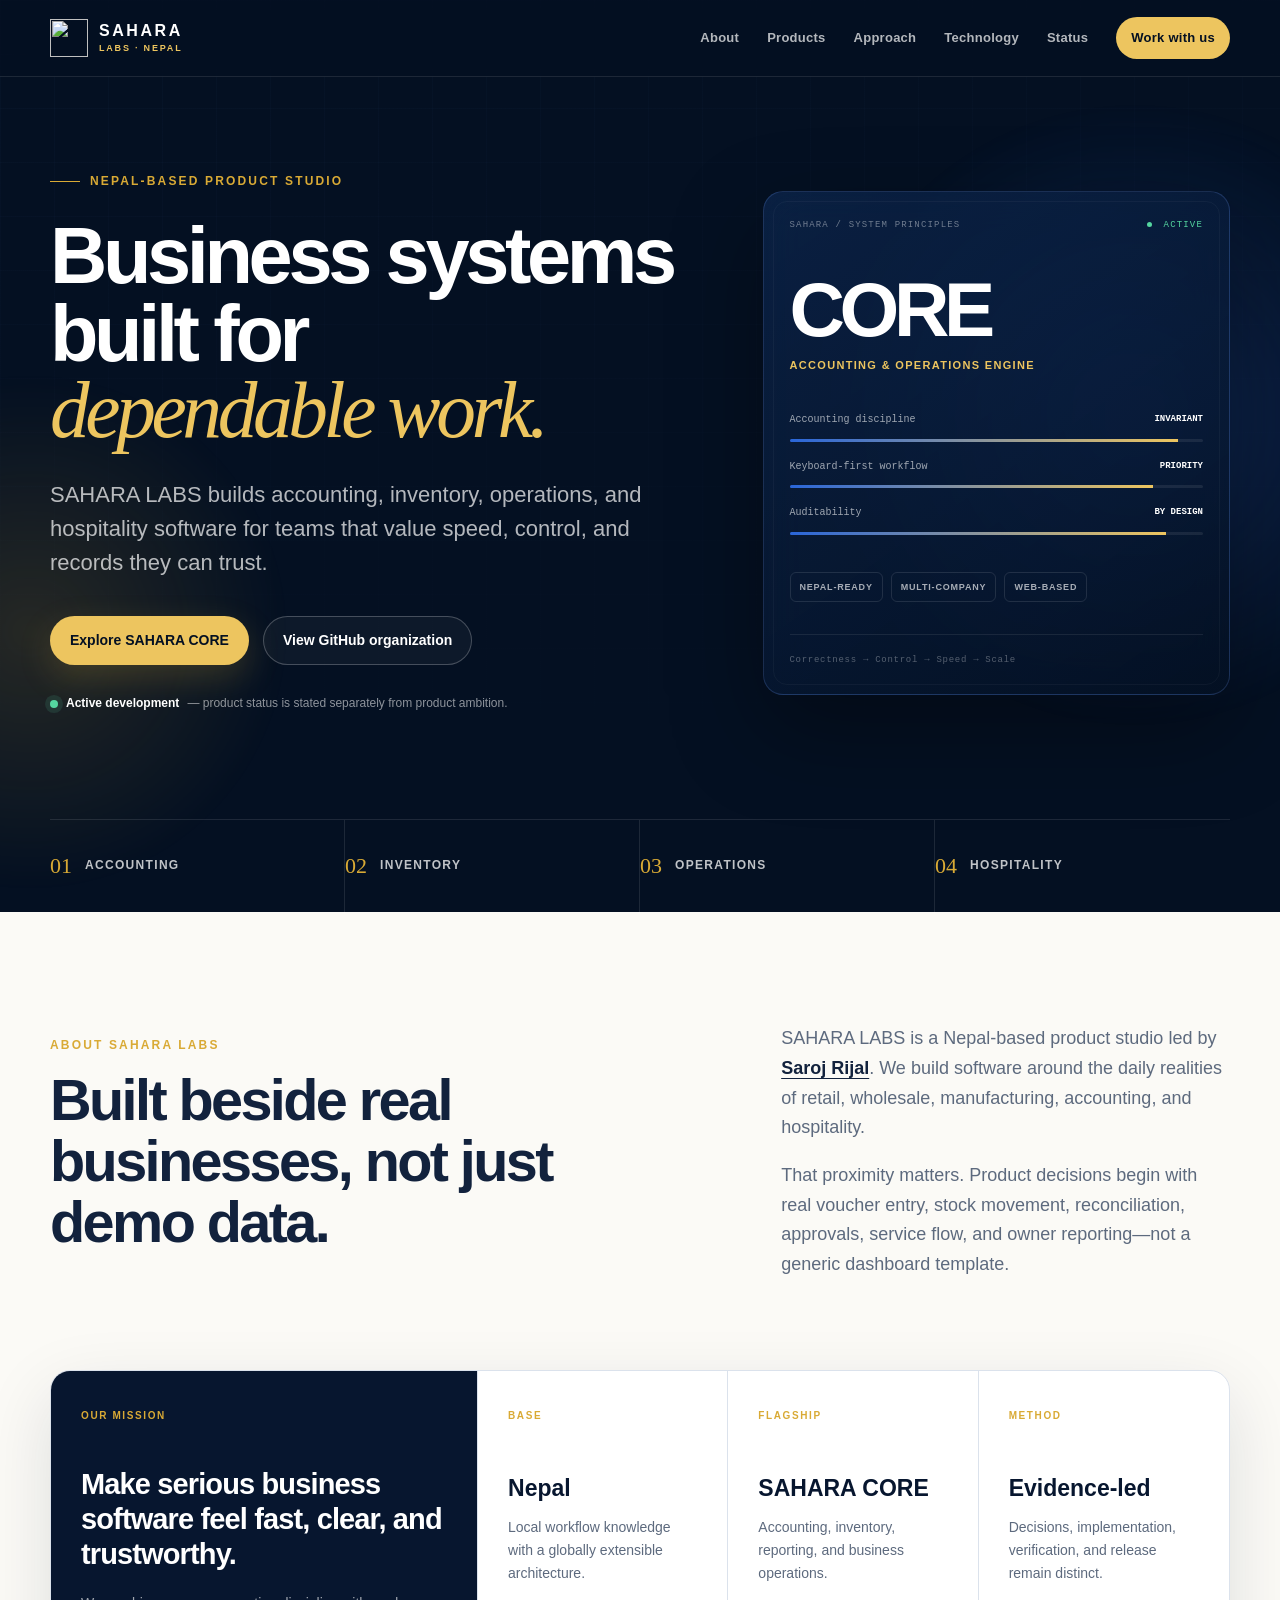
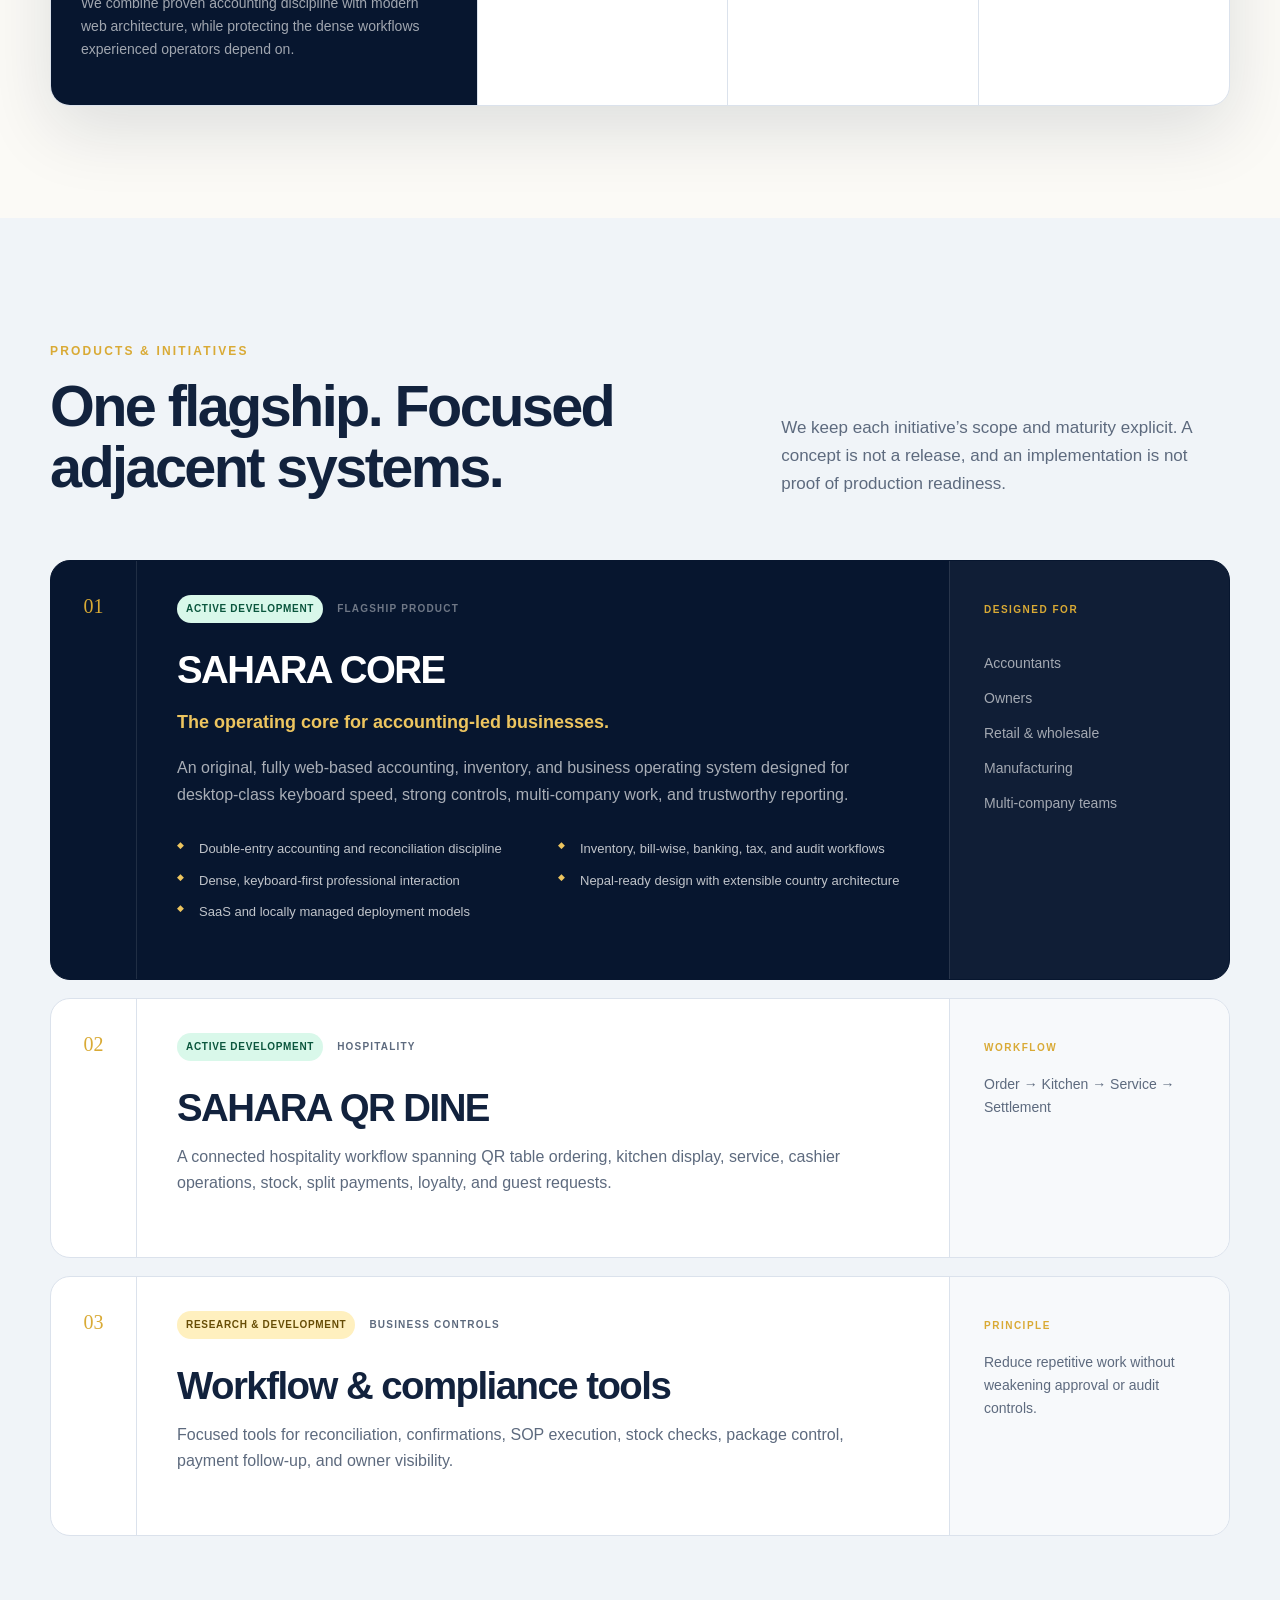
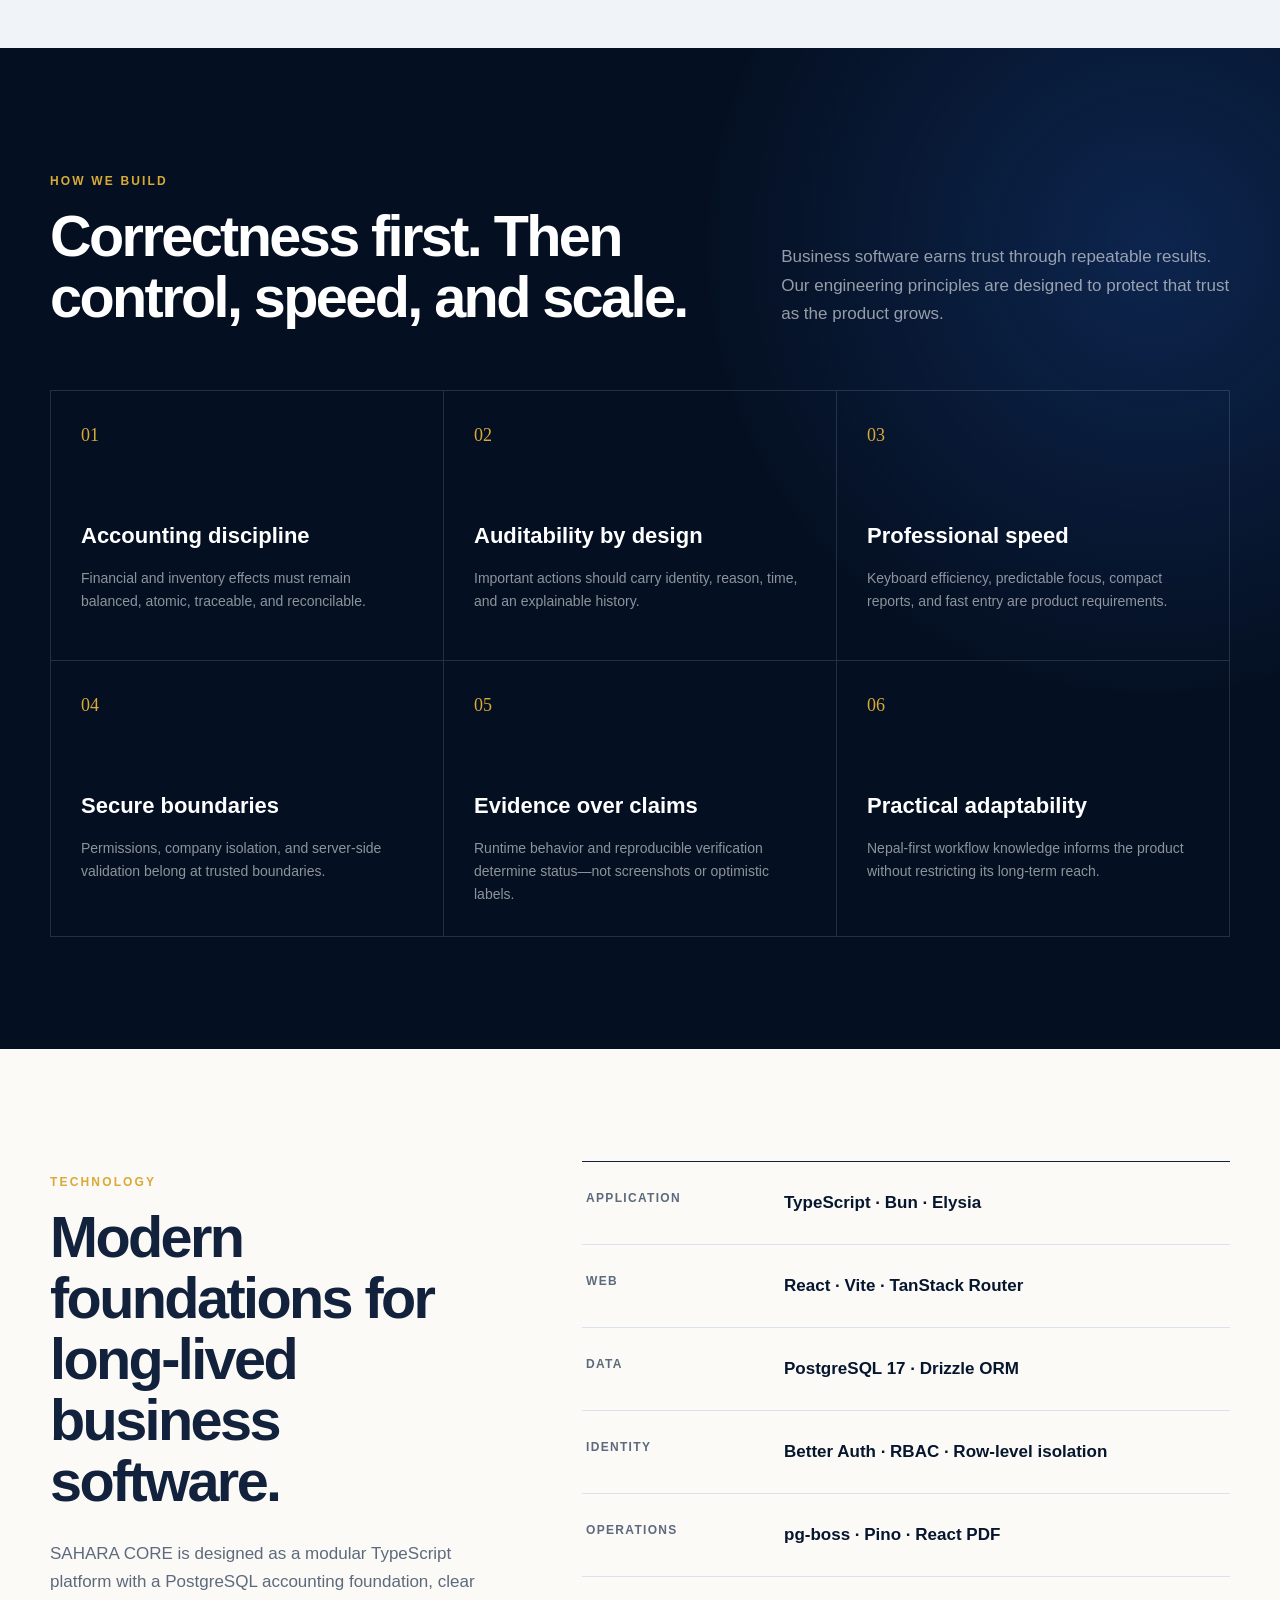
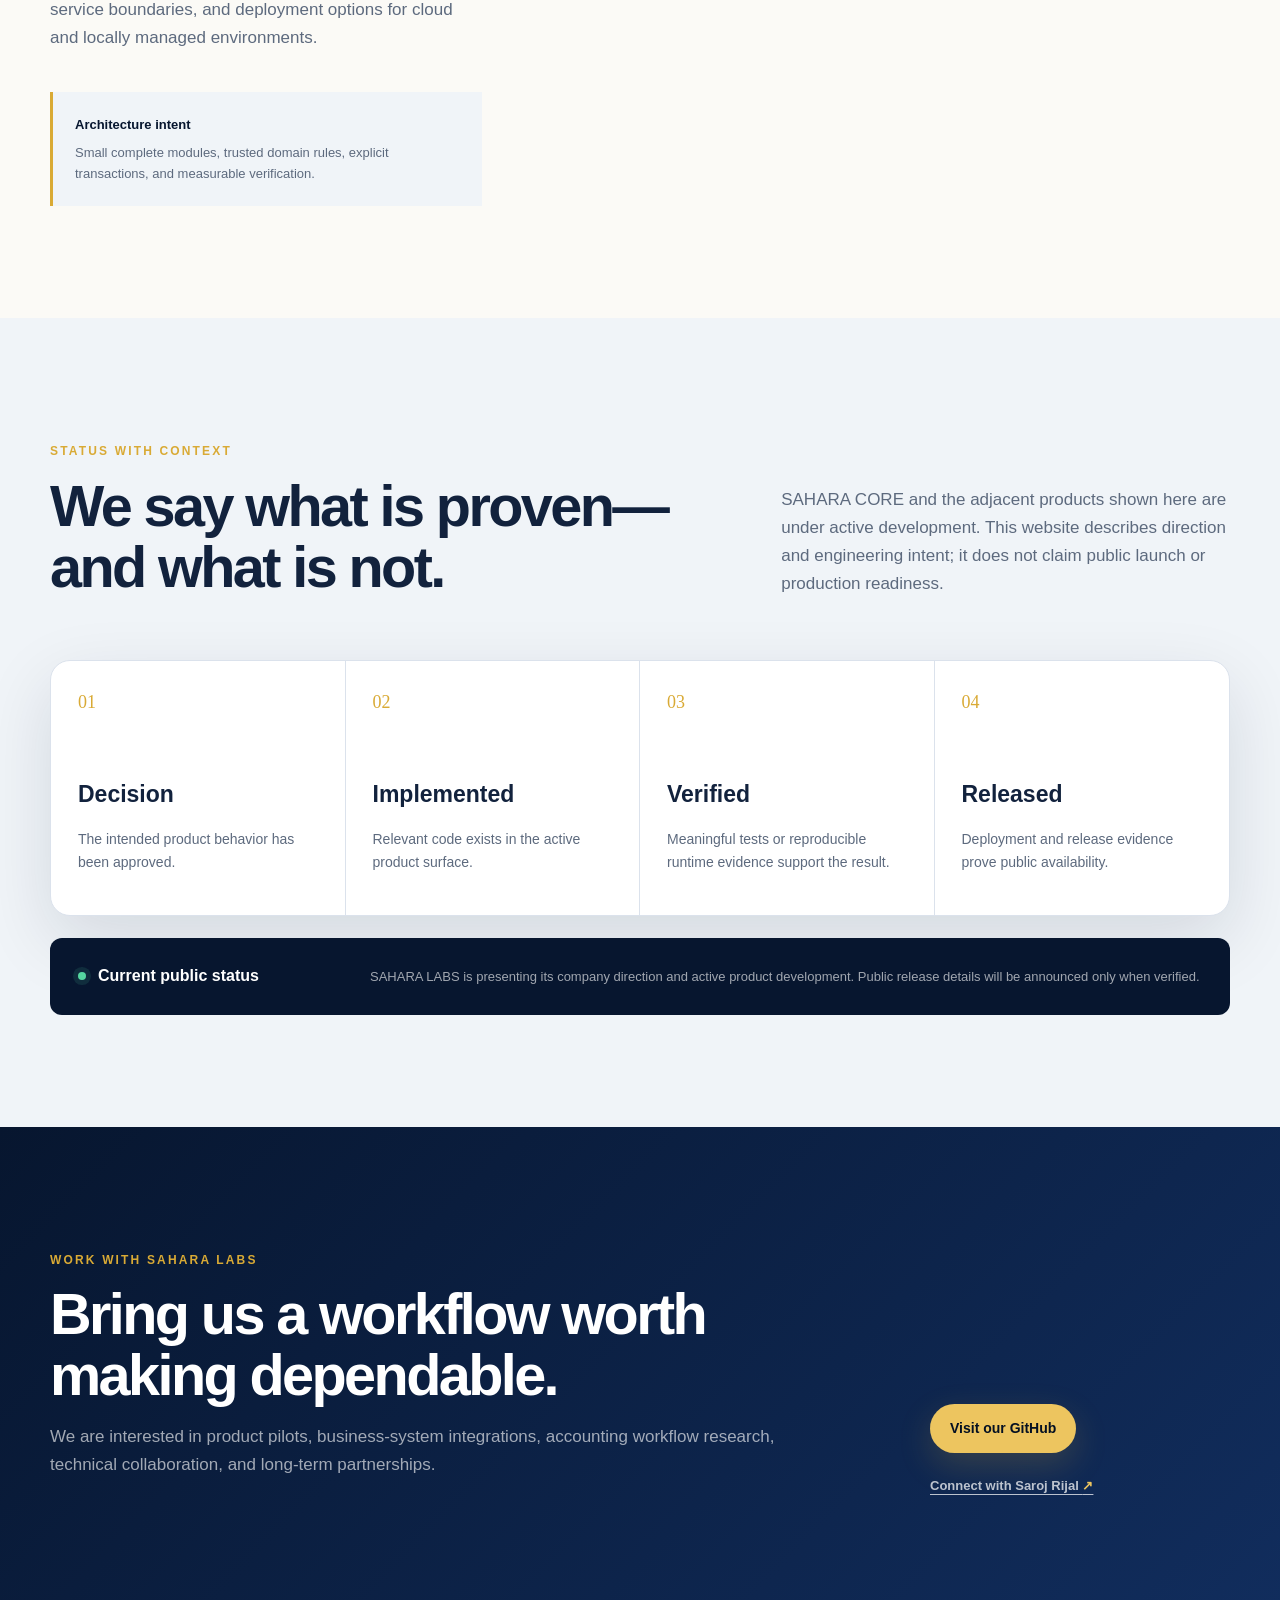
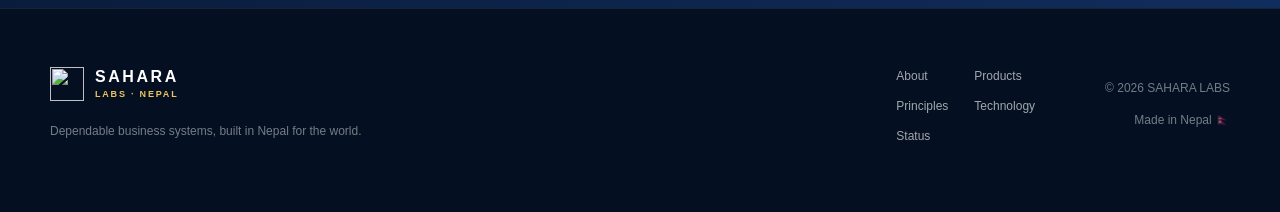
==== commit d49c9077: "feat: use official SAHARA logo and founder website" ====
--- a/index.html
+++ b/index.html
@@ -36,7 +36,7 @@
     />
     <meta name="twitter:image" content="https://sahara-labs-nepal.github.io/assets/og-card.svg" />
 
-    <link rel="icon" type="image/svg+xml" href="assets/mark.svg" />
+    <link rel="icon" type="image/svg+xml" href="assets/logo-mark.svg" />
     <link rel="manifest" href="manifest.webmanifest" />
     <link rel="stylesheet" href="styles.css" />
 
@@ -46,12 +46,12 @@
         "@type": "Organization",
         "name": "SAHARA LABS",
         "url": "https://sahara-labs-nepal.github.io/",
-        "logo": "https://sahara-labs-nepal.github.io/assets/mark.svg",
+        "logo": "https://sahara-labs-nepal.github.io/assets/logo-mark.svg",
         "description": "A Nepal-based product studio building dependable accounting, inventory, operations, and hospitality systems.",
         "founder": {
           "@type": "Person",
           "name": "Saroj Rijal",
-          "url": "https://github.com/Forgesaroj"
+          "url": "https://sarojrijal.com.np/"
         },
         "address": {
           "@type": "PostalAddress",
@@ -67,7 +67,7 @@
     <header class="site-header" data-header>
       <div class="container header-inner">
         <a class="brand" href="#top" aria-label="SAHARA LABS home">
-          <img src="assets/mark.svg" width="38" height="38" alt="" />
+          <img src="assets/logo-mark-dark.svg" width="38" height="38" alt="" />
           <span class="brand-copy">
             <strong>SAHARA</strong>
             <small>LABS · NEPAL</small>
@@ -165,7 +165,7 @@
           </div>
           <div class="intro-copy">
             <p>
-              SAHARA LABS is a Nepal-based product studio led by <a href="https://github.com/Forgesaroj">Saroj Rijal</a>. We build software around the daily realities of retail, wholesale, manufacturing, accounting, and hospitality.
+              SAHARA LABS is a Nepal-based product studio led by <a href="https://sarojrijal.com.np/">Saroj Rijal</a>. We build software around the daily realities of retail, wholesale, manufacturing, accounting, and hospitality.
             </p>
             <p>
               That proximity matters. Product decisions begin with real voucher entry, stock movement, reconciliation, approvals, service flow, and owner reporting—not a generic dashboard template.
@@ -419,7 +419,7 @@
           </div>
           <div class="contact-actions">
             <a class="button button-primary" href="https://github.com/SAHARA-Labs-Nepal">Visit our GitHub</a>
-            <a class="text-link" href="https://github.com/Forgesaroj">Connect with Saroj Rijal <span>↗</span></a>
+            <a class="text-link" href="https://sarojrijal.com.np/">Connect with Saroj Rijal <span>↗</span></a>
           </div>
         </div>
       </section>
@@ -429,7 +429,7 @@
       <div class="container footer-grid">
         <div>
           <a class="brand footer-brand" href="#top" aria-label="Back to top">
-            <img src="assets/mark.svg" width="34" height="34" alt="" />
+            <img src="assets/logo-mark-dark.svg" width="34" height="34" alt="" />
             <span class="brand-copy"><strong>SAHARA</strong><small>LABS · NEPAL</small></span>
           </a>
           <p>Dependable business systems, built in Nepal for the world.</p>
